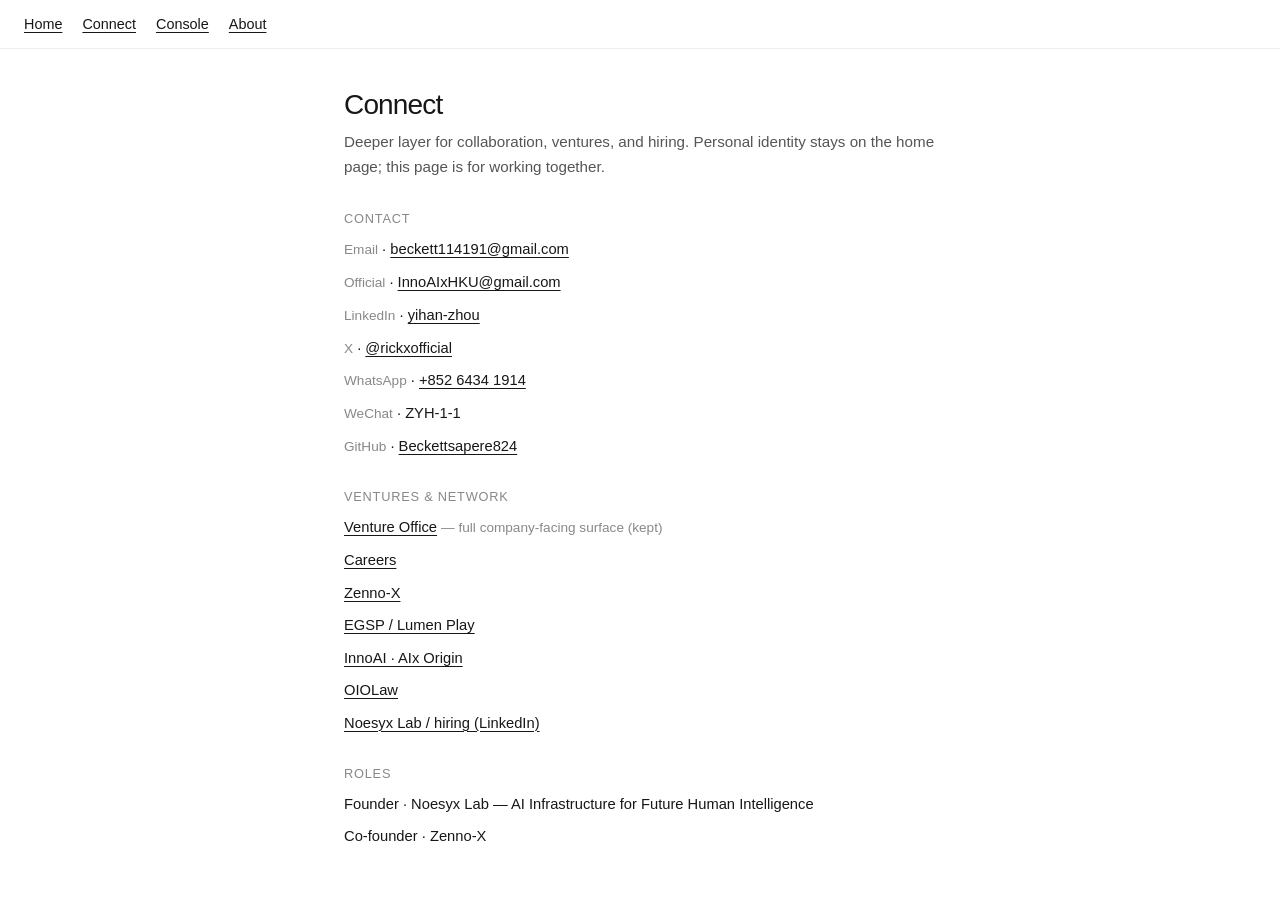
==== connect/index.html @ b138744c "feat: SITE_INVENTORY; add /connect + /console; preserve all existing routes/links" ====
<!doctype html>
<html lang="en">
<head>
  <meta charset="UTF-8">
  <meta name="viewport" content="width=device-width, initial-scale=1">
  <meta name="description" content="Connect with Rick — collaboration, ventures, hiring.">
  <meta name="theme-color" content="#ffffff">
  <title>Connect · Rick</title>
  <link rel="stylesheet" href="../assets/styles.css?v=8">
  <style>
    .shell { max-width: 40rem; margin: 0 auto; padding: 2.5rem 1.5rem 4rem; }
    .shell h1 { margin: 0 0 .5rem; font-size: 1.75rem; font-weight: 500; letter-spacing: -.03em; }
    .shell .lead { color: #555; margin: 0 0 2rem; line-height: 1.65; font-size: .95rem; }
    .shell h2 { margin: 2rem 0 .75rem; font-size: .8rem; font-weight: 500; letter-spacing: .06em; text-transform: uppercase; color: #888; }
    .shell ul { list-style: none; margin: 0; padding: 0; display: grid; gap: .65rem; }
    .shell li { font-size: .92rem; line-height: 1.5; }
    .shell .meta { color: #888; font-size: .85rem; }
    .topnav { display: flex; gap: 1.25rem; flex-wrap: wrap; font-size: .9rem; }
  </style>
</head>
<body>
  <header class="topbar">
    <nav class="topnav" aria-label="Site">
      <a href="/">Home</a>
      <a href="/connect/">Connect</a>
      <a href="/console/">Console</a>
      <a href="/about.html">About</a>
    </nav>
  </header>
  <main class="shell">
    <h1>Connect</h1>
    <p class="lead">Deeper layer for collaboration, ventures, and hiring. Personal identity stays on the home page; this page is for working together.</p>

    <h2>Contact</h2>
    <ul>
      <li><span class="meta">Email</span> · <a href="mailto:beckett114191@gmail.com">beckett114191@gmail.com</a></li>
      <li><span class="meta">Official</span> · <a href="mailto:InnoAIxHKU@gmail.com">InnoAIxHKU@gmail.com</a></li>
      <li><span class="meta">LinkedIn</span> · <a href="https://www.linkedin.com/in/yihan-zhou-060b32383" target="_blank" rel="noopener noreferrer">yihan-zhou</a></li>
      <li><span class="meta">X</span> · <a href="https://x.com/rickxofficial" target="_blank" rel="noopener noreferrer">@rickxofficial</a></li>
      <li><span class="meta">WhatsApp</span> · <a href="https://wa.me/85264341914" target="_blank" rel="noopener noreferrer">+852 6434 1914</a></li>
      <li><span class="meta">WeChat</span> · ZYH-1-1</li>
      <li><span class="meta">GitHub</span> · <a href="https://github.com/Beckettsapere824" target="_blank" rel="noopener noreferrer">Beckettsapere824</a></li>
    </ul>

    <h2>Ventures &amp; network</h2>
    <ul>
      <li><a href="/venture-office/">Venture Office</a> <span class="meta">— full company-facing surface (kept)</span></li>
      <li><a href="/venture-office/careers/">Careers</a></li>
      <li><a href="https://www.zenno-x.com/" target="_blank" rel="noopener noreferrer">Zenno-X</a></li>
      <li><a href="https://egsp-web.vercel.app/" target="_blank" rel="noopener noreferrer">EGSP / Lumen Play</a></li>
      <li><a href="https://aixorigin.innoai.org.cn/" target="_blank" rel="noopener noreferrer">InnoAI · AIx Origin</a></li>
      <li><a href="https://oiolawaiplatform.horse/" target="_blank" rel="noopener noreferrer">OIOLaw</a></li>
      <li><a href="https://www.linkedin.com/company/lumenplay/" target="_blank" rel="noopener noreferrer">Noesyx Lab / hiring (LinkedIn)</a></li>
    </ul>

    <h2>Roles</h2>
    <ul>
      <li>Founder · Noesyx Lab — AI Infrastructure for Future Human Intelligence</li>
      <li>Co-founder · Zenno-X</li>
    </ul>
  </main>
</body>
</html>
---- assets/styles.css ----
* { box-sizing: border-box; }

:root {
  color-scheme: light;
  font-family: Inter, -apple-system, BlinkMacSystemFont, "Segoe UI", "Noto Sans TC", sans-serif;
  font-synthesis: none;
  text-rendering: optimizeLegibility;
  -webkit-font-smoothing: antialiased;
  -moz-osx-font-smoothing: grayscale;
  color: #171717;
  background: #fff;
}

body { margin: 0; min-width: 320px; }
a { color: inherit; text-underline-offset: 3px; text-decoration-thickness: 1px; }
a:hover { color: #666; }
a:focus-visible, button:focus-visible { outline: 2px solid currentColor; outline-offset: 4px; }

.topbar {
  position: sticky;
  top: 0;
  z-index: 40;
  display: flex;
  align-items: center;
  justify-content: space-between;
  padding: 1rem 1.5rem;
  background: #fff;
  border-bottom: 1px solid #eee;
}

.about-btn {
  border: 0;
  padding: .35rem .5rem;
  background: transparent;
  color: #171717;
  font: inherit;
  font-size: .9rem;
  cursor: pointer;
  text-decoration: none;
}

.language-switch { display: flex; gap: .2rem; }
.language-switch button {
  border: 0;
  padding: .4rem .5rem;
  background: transparent;
  color: #777;
  font: inherit;
  font-size: .75rem;
  cursor: pointer;
}
.language-switch button[aria-pressed="true"] {
  color: #171717;
  text-decoration: underline;
  text-underline-offset: 4px;
}

.about-panel {
  position: fixed;
  top: 3.25rem;
  left: 0;
  z-index: 30;
  width: 20vw;
  min-width: 260px;
  max-width: 420px;
  height: calc(100svh - 3.25rem);
  overflow: auto;
  padding: 1.25rem 1.25rem 2rem;
  background: #fff;
  border-right: 1px solid #eee;
}
.about-panel[hidden] { display: none; }

.profile { width: 100%; }
h1 {
  margin: 0 0 1.25rem;
  font-size: clamp(1.6rem, 3vw, 2.2rem);
  font-weight: 500;
  line-height: 1.15;
  letter-spacing: -.04em;
}
.role { margin: .55rem 0; color: #424242; font-size: .95rem; line-height: 1.7; }
.links { display: grid; gap: .8rem; margin: 1.75rem 0; padding: 0; list-style: none; }
.links li {
  display: grid;
  grid-template-columns: 4.5rem minmax(0, 1fr);
  gap: .4rem;
  align-items: baseline;
  font-size: .88rem;
  line-height: 1.6;
}
.label { color: #777; }
.links a { overflow-wrap: anywhere; }
.hiring { margin: 2rem 0 0; font-size: .9rem; line-height: 1.7; }

.home {
  max-width: 960px;
  margin: 0 auto;
  padding: 2rem 1.5rem 4rem;
}

.home-links {
  display: flex;
  flex-wrap: wrap;
  gap: 1rem 1.5rem;
  margin-bottom: 2.5rem;
  font-size: .95rem;
}

.quad {
  display: grid;
  grid-template-columns: 1fr 1fr;
  grid-template-rows: 1fr 1fr;
  gap: 1px;
  background: #e5e5e5;
  border: 1px solid #e5e5e5;
  min-height: 420px;
}
.quad-cell {
  background: #fff;
  padding: 1.5rem 1.35rem;
  min-height: 200px;
}
.quad-cell h2 {
  margin: 0 0 1rem;
  font-size: 1rem;
  font-weight: 500;
  letter-spacing: -.02em;
}
.quad-cell ul {
  margin: 0;
  padding: 0;
  list-style: none;
  display: grid;
  gap: .55rem;
  font-size: .92rem;
  line-height: 1.5;
}
.muted { margin: 0; color: #999; }

.pool-cell {
  padding: 0;
  position: relative;
  overflow: hidden;
  background: #9fd4ea;
}
.pool-link {
  display: block;
  position: relative;
  width: 100%;
  height: 100%;
  min-height: 200px;
  text-decoration: none;
  color: inherit;
  overflow: hidden;
}
.pool-canvas {
  display: block;
  width: 100%;
  height: 100%;
  min-height: 200px;
}

/* Stock suit hand — jumps from bottom-left */
.promo-hand {
  position: absolute;
  z-index: 5;
  left: -8%;
  bottom: -55%;
  width: min(72%, 280px);
  height: auto;
  pointer-events: none;
  user-select: none;
  opacity: 0;
  transform: translate(-12%, 28%) rotate(-18deg);
  transform-origin: 15% 95%;
  filter: drop-shadow(0 8px 16px rgba(0,30,50,0.25));
  transition: none;
}
.promo-hand.is-in {
  opacity: 1;
  transform: translate(6%, -8%) rotate(-8deg);
  transition: transform 0.28s cubic-bezier(0.2, 1.4, 0.4, 1), opacity 0.12s linear;
}
.promo-hand.is-out {
  opacity: 0;
  transform: translate(-10%, 30%) rotate(-20deg);
  transition: transform 0.22s ease-in, opacity 0.18s ease-in;
}

/* Coca-Cola–ish script */
.promo-text {
  position: absolute;
  z-index: 6;
  left: 50%;
  top: 42%;
  transform: translate(-50%, -50%) scale(0.92);
  margin: 0;
  font-family: "Great Vibes", "Segoe Script", "Apple Chancery", cursive;
  font-size: clamp(2.8rem, 9vw, 4.6rem);
  font-weight: 400;
  line-height: 1;
  color: #0a3a4a;
  text-shadow:
    0 1px 0 rgba(255,255,255,0.7),
    0 6px 18px rgba(255,255,255,0.35);
  letter-spacing: 0.02em;
  white-space: nowrap;
  pointer-events: none;
  opacity: 0;
  transition: none;
}
.promo-text.is-in {
  opacity: 1;
  transform: translate(-50%, -50%) scale(1);
  transition: opacity 0.25s ease, transform 0.35s cubic-bezier(0.2, 1.2, 0.3, 1);
}
.promo-text.is-out {
  opacity: 0;
  transform: translate(-50%, -50%) scale(1.04);
  transition: opacity 0.25s ease, transform 0.25s ease;
}

.about-page {
  max-width: 560px;
  margin: 0 auto;
  padding: 2.5rem 1.5rem 4rem;
}
.about-page-profile { width: 100%; }

@media (max-width: 720px) {
  .about-panel { width: 85vw; max-width: none; }
  .quad { grid-template-columns: 1fr; grid-template-rows: none; min-height: 0; }
  .pool-cell, .pool-link, .pool-canvas { min-height: 180px; }
  .promo-hand { width: min(78%, 240px); }
  .promo-text { font-size: clamp(2.4rem, 14vw, 3.6rem); }
}
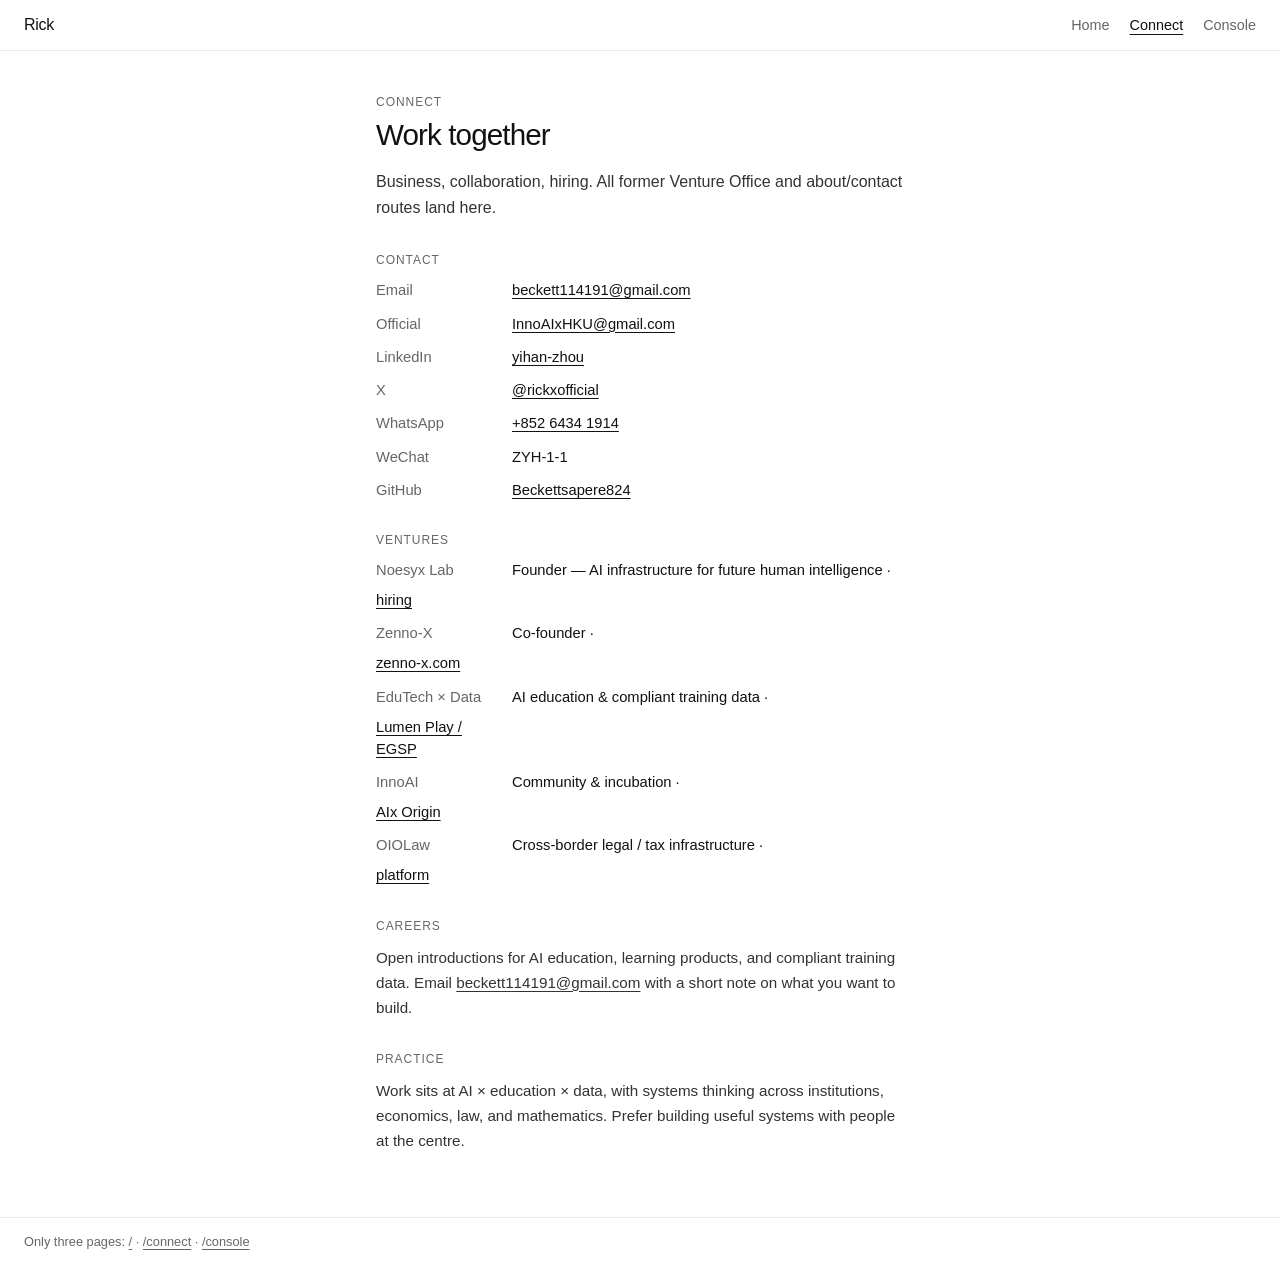
==== commit 66918c91: "refactor: single IA — only /, /connect, /console; merge content; redirect legacy paths" ====
--- a/connect/index.html
+++ b/connect/index.html
@@ -5,59 +5,58 @@
   <meta name="viewport" content="width=device-width, initial-scale=1">
   <meta name="description" content="Connect with Rick — collaboration, ventures, hiring.">
   <meta name="theme-color" content="#ffffff">
+  <link rel="canonical" href="https://beckettsapere824.github.io/connect/">
   <title>Connect · Rick</title>
-  <link rel="stylesheet" href="../assets/styles.css?v=8">
-  <style>
-    .shell { max-width: 40rem; margin: 0 auto; padding: 2.5rem 1.5rem 4rem; }
-    .shell h1 { margin: 0 0 .5rem; font-size: 1.75rem; font-weight: 500; letter-spacing: -.03em; }
-    .shell .lead { color: #555; margin: 0 0 2rem; line-height: 1.65; font-size: .95rem; }
-    .shell h2 { margin: 2rem 0 .75rem; font-size: .8rem; font-weight: 500; letter-spacing: .06em; text-transform: uppercase; color: #888; }
-    .shell ul { list-style: none; margin: 0; padding: 0; display: grid; gap: .65rem; }
-    .shell li { font-size: .92rem; line-height: 1.5; }
-    .shell .meta { color: #888; font-size: .85rem; }
-    .topnav { display: flex; gap: 1.25rem; flex-wrap: wrap; font-size: .9rem; }
-  </style>
+  <link rel="stylesheet" href="../assets/site.css?v=10">
 </head>
 <body>
-  <header class="topbar">
-    <nav class="topnav" aria-label="Site">
+  <header class="bar">
+    <a class="brand" href="/">Rick</a>
+    <nav>
       <a href="/">Home</a>
-      <a href="/connect/">Connect</a>
+      <a href="/connect/" aria-current="page">Connect</a>
       <a href="/console/">Console</a>
-      <a href="/about.html">About</a>
     </nav>
   </header>
-  <main class="shell">
-    <h1>Connect</h1>
-    <p class="lead">Deeper layer for collaboration, ventures, and hiring. Personal identity stays on the home page; this page is for working together.</p>
+  <main class="page">
+    <p class="kicker">Connect</p>
+    <h1>Work together</h1>
+    <p class="lead">Business, collaboration, hiring. All former Venture Office and about/contact routes land here.</p>
 
-    <h2>Contact</h2>
-    <ul>
-      <li><span class="meta">Email</span> · <a href="mailto:beckett114191@gmail.com">beckett114191@gmail.com</a></li>
-      <li><span class="meta">Official</span> · <a href="mailto:InnoAIxHKU@gmail.com">InnoAIxHKU@gmail.com</a></li>
-      <li><span class="meta">LinkedIn</span> · <a href="https://www.linkedin.com/in/yihan-zhou-060b32383" target="_blank" rel="noopener noreferrer">yihan-zhou</a></li>
-      <li><span class="meta">X</span> · <a href="https://x.com/rickxofficial" target="_blank" rel="noopener noreferrer">@rickxofficial</a></li>
-      <li><span class="meta">WhatsApp</span> · <a href="https://wa.me/85264341914" target="_blank" rel="noopener noreferrer">+852 6434 1914</a></li>
-      <li><span class="meta">WeChat</span> · ZYH-1-1</li>
-      <li><span class="meta">GitHub</span> · <a href="https://github.com/Beckettsapere824" target="_blank" rel="noopener noreferrer">Beckettsapere824</a></li>
-    </ul>
+    <section>
+      <h2>Contact</h2>
+      <ul class="list">
+        <li><span>Email</span> <a href="mailto:beckett114191@gmail.com">beckett114191@gmail.com</a></li>
+        <li><span>Official</span> <a href="mailto:InnoAIxHKU@gmail.com">InnoAIxHKU@gmail.com</a></li>
+        <li><span>LinkedIn</span> <a href="https://www.linkedin.com/in/yihan-zhou-060b32383" target="_blank" rel="noopener noreferrer">yihan-zhou</a></li>
+        <li><span>X</span> <a href="https://x.com/rickxofficial" target="_blank" rel="noopener noreferrer">@rickxofficial</a></li>
+        <li><span>WhatsApp</span> <a href="https://wa.me/85264341914" target="_blank" rel="noopener noreferrer">+852 6434 1914</a></li>
+        <li><span>WeChat</span> <span>ZYH-1-1</span></li>
+        <li><span>GitHub</span> <a href="https://github.com/Beckettsapere824" target="_blank" rel="noopener noreferrer">Beckettsapere824</a></li>
+      </ul>
+    </section>
 
-    <h2>Ventures &amp; network</h2>
-    <ul>
-      <li><a href="/venture-office/">Venture Office</a> <span class="meta">— full company-facing surface (kept)</span></li>
-      <li><a href="/venture-office/careers/">Careers</a></li>
-      <li><a href="https://www.zenno-x.com/" target="_blank" rel="noopener noreferrer">Zenno-X</a></li>
-      <li><a href="https://egsp-web.vercel.app/" target="_blank" rel="noopener noreferrer">EGSP / Lumen Play</a></li>
-      <li><a href="https://aixorigin.innoai.org.cn/" target="_blank" rel="noopener noreferrer">InnoAI · AIx Origin</a></li>
-      <li><a href="https://oiolawaiplatform.horse/" target="_blank" rel="noopener noreferrer">OIOLaw</a></li>
-      <li><a href="https://www.linkedin.com/company/lumenplay/" target="_blank" rel="noopener noreferrer">Noesyx Lab / hiring (LinkedIn)</a></li>
-    </ul>
+    <section>
+      <h2>Ventures</h2>
+      <ul class="list">
+        <li><span>Noesyx Lab</span> Founder — AI infrastructure for future human intelligence · <a href="https://www.linkedin.com/company/lumenplay/" target="_blank" rel="noopener noreferrer">hiring</a></li>
+        <li><span>Zenno-X</span> Co-founder · <a href="https://www.zenno-x.com/" target="_blank" rel="noopener noreferrer">zenno-x.com</a></li>
+        <li><span>EduTech × Data</span> AI education &amp; compliant training data · <a href="https://egsp-web.vercel.app/" target="_blank" rel="noopener noreferrer">Lumen Play / EGSP</a></li>
+        <li><span>InnoAI</span> Community &amp; incubation · <a href="https://aixorigin.innoai.org.cn/" target="_blank" rel="noopener noreferrer">AIx Origin</a></li>
+        <li><span>OIOLaw</span> Cross-border legal / tax infrastructure · <a href="https://oiolawaiplatform.horse/" target="_blank" rel="noopener noreferrer">platform</a></li>
+      </ul>
+    </section>
 
-    <h2>Roles</h2>
-    <ul>
-      <li>Founder · Noesyx Lab — AI Infrastructure for Future Human Intelligence</li>
-      <li>Co-founder · Zenno-X</li>
-    </ul>
+    <section>
+      <h2>Careers</h2>
+      <p class="body">Open introductions for AI education, learning products, and compliant training data. Email <a href="mailto:beckett114191@gmail.com?subject=Careers">beckett114191@gmail.com</a> with a short note on what you want to build.</p>
+    </section>
+
+    <section>
+      <h2>Practice</h2>
+      <p class="body">Work sits at AI × education × data, with systems thinking across institutions, economics, law, and mathematics. Prefer building useful systems with people at the centre.</p>
+    </section>
   </main>
+  <footer class="foot">Only three pages: <a href="/">/</a> · <a href="/connect/">/connect</a> · <a href="/console/">/console</a></footer>
 </body>
 </html>
--- a/assets/site.css
+++ b/assets/site.css
@@ -0,0 +1,54 @@
+* { box-sizing: border-box; }
+:root {
+  color-scheme: light;
+  --fg: #111;
+  --muted: #666;
+  --line: #e8e8e8;
+  --bg: #fff;
+  font-family: Inter, -apple-system, BlinkMacSystemFont, "Segoe UI", "Noto Sans TC", sans-serif;
+  color: var(--fg);
+  background: var(--bg);
+}
+body { margin: 0; min-height: 100vh; display: flex; flex-direction: column; }
+a { color: inherit; text-underline-offset: 3px; }
+a:hover { color: #555; }
+
+.bar {
+  display: flex; align-items: center; justify-content: space-between;
+  padding: 1rem 1.5rem; border-bottom: 1px solid var(--line);
+  position: sticky; top: 0; background: var(--bg); z-index: 10;
+}
+.brand { font-weight: 500; text-decoration: none; letter-spacing: -.02em; }
+.bar nav { display: flex; gap: 1.25rem; font-size: .9rem; }
+.bar nav a { text-decoration: none; color: var(--muted); }
+.bar nav a[aria-current="page"] { color: var(--fg); text-decoration: underline; text-underline-offset: 4px; }
+
+.page { max-width: 36rem; margin: 0 auto; padding: 2.75rem 1.5rem 3rem; flex: 1; }
+.kicker { margin: 0 0 .5rem; font-size: .75rem; letter-spacing: .08em; text-transform: uppercase; color: var(--muted); }
+h1 { margin: 0 0 1rem; font-size: 1.85rem; font-weight: 500; letter-spacing: -.03em; line-height: 1.2; }
+.lead { margin: 0 0 1.25rem; color: #333; line-height: 1.65; font-size: 1rem; }
+.body { margin: 0 0 1rem; color: #333; line-height: 1.65; font-size: .95rem; }
+section { margin-top: 2rem; }
+h2 { margin: 0 0 .75rem; font-size: .75rem; font-weight: 500; letter-spacing: .08em; text-transform: uppercase; color: var(--muted); }
+
+.list { list-style: none; margin: 0; padding: 0; display: grid; gap: .7rem; }
+.list li { display: grid; grid-template-columns: 7.5rem 1fr; gap: .5rem 1rem; font-size: .92rem; line-height: 1.5; }
+.list li span:first-child { color: var(--muted); }
+@media (max-width: 520px) {
+  .list li { grid-template-columns: 1fr; gap: .15rem; }
+}
+
+.actions { list-style: none; margin: 2rem 0 0; padding: 0; display: flex; flex-wrap: wrap; gap: .75rem; }
+.btn {
+  display: inline-block; padding: .55rem 1rem; border: 1px solid var(--fg);
+  background: var(--fg); color: #fff; text-decoration: none; font-size: .9rem;
+}
+.btn:hover { color: #fff; opacity: .85; }
+.btn-ghost { background: transparent; color: var(--fg); }
+.btn-ghost:hover { color: var(--fg); }
+
+.foot {
+  padding: 1rem 1.5rem 1.5rem; border-top: 1px solid var(--line);
+  font-size: .8rem; color: var(--muted);
+}
+.foot a { color: var(--muted); }
